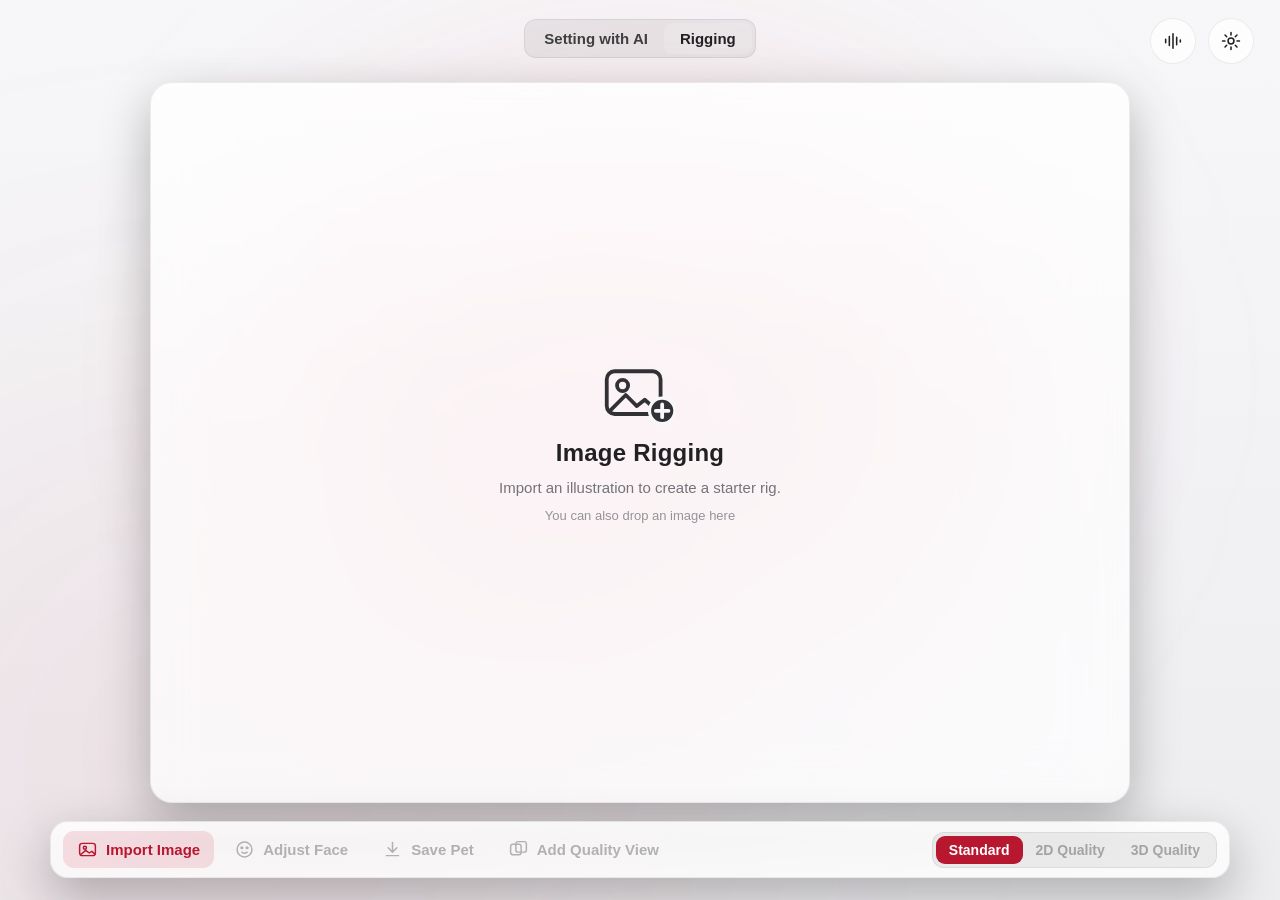
==== CastorDesktop/Sources/CastorPet/UI/index.html @ 2fb33d51 "Add the Mac-style creation window UI for Windows (WebView2 host, not yet wired) The page and native " ====
<!doctype html>
<html lang="ja">
<head>
<meta charset="utf-8">
<meta name="viewport" content="width=device-width, initial-scale=1">
<title>Castor</title>
<link rel="stylesheet" href="app.css">
</head>
<body>
<div class="glow glow-a"></div>
<div class="glow glow-b"></div>

<header class="top">
  <div class="segmented" id="modeSwitch" role="tablist">
    <button role="tab" data-mode="ai" data-t="Setting with AI">AIで設定</button>
    <button role="tab" data-mode="rig" class="on" data-t="Rigging">リギング</button>
  </div>
  <div class="round-buttons">
    <button class="round" id="voiceButton" data-title="Voice" title="声">
      <svg viewBox="0 0 24 24"><path d="M4 10v4M8 7v10M12 4v16M16 8v8M20 11v2" /></svg>
    </button>
    <button class="round" id="settingsButton" data-title="Settings" title="設定">
      <svg viewBox="0 0 24 24"><circle cx="12" cy="12" r="3.2"/><path d="M12 2.8v2.6M12 18.6v2.6M21.2 12h-2.6M5.4 12H2.8M18.5 5.5l-1.8 1.8M7.3 16.7l-1.8 1.8M18.5 18.5l-1.8-1.8M7.3 7.3 5.5 5.5"/></svg>
    </button>
  </div>
</header>

<main class="stage">
  <section class="canvas glass" id="canvas">
    <div class="empty" id="emptyState">
      <svg class="empty-icon" viewBox="0 0 48 40"><rect x="3" y="5" width="34" height="27" rx="5"/><circle cx="13" cy="14" r="3.5"/><path d="M5 30l10-10 7 7 5-4 8 7"/><circle cx="38" cy="30" r="8" class="plus-bg"/><path d="M38 26v8M34 30h8" class="plus"/></svg>
      <h1 data-t="Image Rigging">画像からペットを作成</h1>
      <p data-t="Import an illustration to create a starter rig.">イラストを読み込んで基本リグを作成してください。</p>
      <p class="hint" data-t="drop.hint">ここに画像をドラッグしても読み込めます</p>
    </div>

    <div class="review hidden" id="reviewState">
      <div class="figure" id="figure">
        <img id="preview" alt="">
        <div id="markers"></div>
      </div>
      <aside class="side">
        <div class="chip" id="estimatorChip"></div>
        <p class="side-title" data-t="Check the face markers before rigging.">リギングの前に顔マーカーを確認してください。</p>
        <ul class="legend" id="legend"></ul>
        <ul class="warnings" id="warnings"></ul>
      </aside>
    </div>

    <div class="busy hidden" id="busy">
      <div class="spinner"></div>
      <p id="busyText"></p>
      <button class="ghost" id="cancelButton" data-t="Cancel">キャンセル</button>
    </div>

    <div class="drop-overlay hidden" id="dropOverlay"><span data-t="drop.release">ここで離すと読み込みます</span></div>
  </section>

  <nav class="toolbar glass">
    <div class="tools">
      <button class="tool accent" id="importButton">
        <svg viewBox="0 0 24 24"><rect x="3" y="5" width="18" height="14" rx="3"/><circle cx="9" cy="10" r="1.8"/><path d="M4 18l6-5 4 3 3-2 3 3"/></svg>
        <span data-t="Import Image">画像を読み込む</span>
      </button>
      <button class="tool" id="adjustButton" disabled>
        <svg viewBox="0 0 24 24"><circle cx="12" cy="12" r="8.5"/><circle cx="9" cy="10" r="1"/><circle cx="15" cy="10" r="1"/><path d="M9 15c1.7 1.4 4.3 1.4 6 0"/></svg>
        <span data-t="Adjust Face">顔を調整</span>
      </button>
      <button class="tool" id="saveButton" disabled>
        <svg viewBox="0 0 24 24"><path d="M12 4v11M7 10l5 5 5-5"/><path d="M5 19h14"/></svg>
        <span data-t="Save Pet">ペットを保存</span>
      </button>
      <button class="tool" disabled title="">
        <svg viewBox="0 0 24 24"><rect x="3" y="6" width="12" height="12" rx="2.5"/><rect x="9" y="3" width="12" height="12" rx="2.5"/></svg>
        <span data-t="Add Quality View">Quality用の画像を追加</span>
      </button>
    </div>
    <div class="segmented small" id="kindSwitch">
      <button class="on" data-kind="standard">Standard</button>
      <button data-kind="quality2d" disabled>2D Quality</button>
      <button data-kind="quality3d" disabled>3D Quality</button>
    </div>
  </nav>
</main>

<div class="toast hidden" id="toast"></div>

<script src="app.js"></script>
</body>
</html>
---- CastorDesktop/Sources/CastorPet/UI/app.css ----
/* Castor for Windows: the Mac app's look (CastorDesign / CastorGlassSurface)
   rebuilt for WebView2. Dark is the default like the Mac window; light follows
   the system setting. */
:root {
  --bg-1: #0f0f13;
  --bg-2: #0b0b0e;
  --text: #f7f5f5;
  --sub: #9e9ea8;
  --panel: rgba(26, 26, 31, 0.72);
  --panel-border: rgba(255, 255, 255, 0.13);
  --track: rgba(255, 255, 255, 0.10);
  --accent: #ed5466;
  --accent-strong: #cc2940;
  --glow: rgba(204, 41, 64, 0.22);
  --glow-2: rgba(204, 41, 64, 0.12);
  --sheen: rgba(255, 255, 255, 0.045);
  --head: #35c6f2;
  --eye-left: #34c759;
  --eye-right: #2f8cff;
  --mouth: #ff375f;
  color-scheme: dark;
}
@media (prefers-color-scheme: light) {
  :root {
    --bg-1: #f7f7f9;
    --bg-2: #ededf0;
    --text: #212124;
    --sub: #73737a;
    --panel: rgba(255, 255, 255, 0.72);
    --panel-border: rgba(0, 0, 0, 0.07);
    --track: rgba(0, 0, 0, 0.06);
    --accent: #b81730;
    --accent-strong: #b81730;
    --glow: rgba(204, 41, 64, 0.13);
    --glow-2: rgba(204, 41, 64, 0.07);
    --sheen: rgba(255, 255, 255, 0.40);
    color-scheme: light;
  }
}

* { box-sizing: border-box; margin: 0; padding: 0; }
html, body { height: 100%; overflow: hidden; }
body {
  font-family: "Yu Gothic UI", "Meiryo UI", "Hiragino Sans", "Segoe UI Variable Text", "Segoe UI", sans-serif;
  font-feature-settings: "palt";
  color: var(--text);
  background: linear-gradient(180deg, var(--bg-1), var(--bg-2));
  user-select: none;
  -webkit-font-smoothing: antialiased;
}
:lang(en) body, body:lang(en) { font-family: "Segoe UI Variable Text", "Segoe UI", -apple-system, "Yu Gothic UI", sans-serif; }

.glow { position: fixed; border-radius: 50%; pointer-events: none; z-index: 0; }
.glow-a { width: 760px; height: 560px; left: 50%; top: 42%; transform: translate(-50%, -50%); background: var(--glow); filter: blur(130px); }
.glow-b { width: 900px; height: 700px; left: 18%; top: 85%; transform: translate(-50%, -50%); background: var(--glow-2); filter: blur(180px); }

.glass {
  background: linear-gradient(180deg, var(--sheen), transparent 40%), var(--panel);
  border: 1px solid var(--panel-border);
  backdrop-filter: blur(24px) saturate(1.2);
  box-shadow: 0 18px 50px rgba(0, 0, 0, 0.28);
}

/* Top bar */
.top { position: relative; z-index: 2; height: 76px; display: flex; align-items: center; justify-content: center; }
.round-buttons { position: absolute; right: 26px; top: 18px; display: flex; gap: 12px; }
.round {
  width: 46px; height: 46px; border-radius: 50%; border: 1px solid var(--panel-border);
  background: var(--panel); color: var(--text); display: grid; place-items: center; cursor: pointer;
}
.round svg { width: 22px; height: 22px; fill: none; stroke: currentColor; stroke-width: 1.7; stroke-linecap: round; }
.round:hover { border-color: var(--accent); }

.segmented {
  display: inline-flex; padding: 3px; border-radius: 12px; background: var(--track);
  border: 1px solid var(--panel-border);
}
.segmented button {
  border: 0; background: transparent; color: var(--text); font: inherit; font-size: 15px; font-weight: 600;
  padding: 7px 16px; border-radius: 9px; cursor: pointer; opacity: 0.85;
}
.segmented button.on { background: rgba(255, 255, 255, 0.14); opacity: 1; }
.segmented button:disabled { opacity: 0.35; cursor: default; }
.segmented.small button { font-size: 14px; padding: 6px 13px; }
.segmented.small button.on { background: var(--accent-strong); color: #fff; }

/* Stage */
.stage { position: relative; z-index: 1; height: calc(100% - 76px); display: flex; flex-direction: column; align-items: center; padding: 6px 26px 22px; gap: 18px; }
.canvas { position: relative; flex: 1; width: min(100%, 980px); border-radius: 22px; overflow: hidden; }

.empty { position: absolute; inset: 0; display: flex; flex-direction: column; align-items: center; justify-content: center; gap: 12px; cursor: pointer; text-align: center; padding: 24px; }
.empty-icon { width: 76px; height: 64px; fill: none; stroke: var(--text); stroke-width: 2.4; stroke-linejoin: round; stroke-linecap: round; opacity: 0.92; }
.empty-icon .plus-bg { fill: var(--text); stroke: var(--bg-1); stroke-width: 2; }
.empty-icon .plus { stroke: var(--bg-1); stroke-width: 2.4; }
.empty h1 { font-size: 24px; font-weight: 700; letter-spacing: 0.01em; }
.empty p { color: var(--sub); font-size: 15px; }
.empty .hint { font-size: 13px; opacity: 0.75; }

.review { position: absolute; inset: 0; display: flex; gap: 18px; padding: 20px; }
.figure { position: relative; flex: 1; display: grid; place-items: center; min-width: 0;
  background-image: linear-gradient(45deg, rgba(128,128,128,.12) 25%, transparent 25%), linear-gradient(-45deg, rgba(128,128,128,.12) 25%, transparent 25%),
    linear-gradient(45deg, transparent 75%, rgba(128,128,128,.12) 75%), linear-gradient(-45deg, transparent 75%, rgba(128,128,128,.12) 75%);
  background-size: 22px 22px; background-position: 0 0, 0 11px, 11px -11px, -11px 0; border-radius: 14px; overflow: hidden; }
.figure img { max-width: 100%; max-height: 100%; display: block; pointer-events: none; }
#markers { position: absolute; }
.marker { position: absolute; border: 3px solid var(--c); border-radius: 9px; background: color-mix(in srgb, var(--c) 12%, transparent); cursor: move; }
.marker .tag { position: absolute; left: -3px; top: -27px; background: var(--c); color: #fff; font-size: 12px; font-weight: 700; padding: 2px 8px; border-radius: 7px; white-space: nowrap; pointer-events: none; }
.marker .handle { position: absolute; right: -7px; bottom: -7px; width: 14px; height: 14px; border-radius: 50%; background: var(--c); border: 2px solid #fff; cursor: nwse-resize; }
.marker.mouth .tag { top: auto; bottom: -27px; }

.side { width: 250px; display: flex; flex-direction: column; gap: 12px; }
.chip { align-self: flex-start; font-size: 12px; font-weight: 700; padding: 4px 10px; border-radius: 999px; background: var(--track); color: var(--sub); }
.chip.model { background: color-mix(in srgb, var(--accent) 22%, transparent); color: var(--text); }
.side-title { font-size: 14px; font-weight: 700; line-height: 1.5; }
.legend { list-style: none; display: grid; gap: 7px; }
.legend li { display: flex; align-items: center; gap: 8px; font-size: 13px; color: var(--sub); }
.legend li i { width: 12px; height: 12px; border-radius: 4px; background: var(--c); }
.warnings { list-style: none; display: grid; gap: 8px; margin-top: auto; }
.warnings li { font-size: 12px; line-height: 1.5; color: var(--sub); padding: 8px 10px; border-radius: 10px; background: var(--track); }

.busy { position: absolute; inset: 0; display: flex; flex-direction: column; align-items: center; justify-content: center; gap: 16px; background: color-mix(in srgb, var(--bg-1) 60%, transparent); backdrop-filter: blur(6px); }
.spinner { width: 38px; height: 38px; border-radius: 50%; border: 4px solid var(--track); border-top-color: var(--accent); animation: spin 0.9s linear infinite; }
@keyframes spin { to { transform: rotate(360deg); } }
.busy p { font-size: 15px; font-weight: 600; }
.ghost { font: inherit; font-size: 14px; color: var(--text); background: var(--track); border: 1px solid var(--panel-border); border-radius: 10px; padding: 6px 16px; cursor: pointer; }

.drop-overlay { position: absolute; inset: 10px; border: 3px dashed var(--accent); border-radius: 18px; display: grid; place-items: center; background: color-mix(in srgb, var(--accent) 10%, transparent); font-size: 18px; font-weight: 700; pointer-events: none; }

/* Toolbar */
.toolbar { width: min(100%, 1180px); border-radius: 18px; padding: 9px 12px; display: flex; align-items: center; justify-content: space-between; gap: 12px; }
.tools { display: flex; gap: 6px; flex-wrap: wrap; }
.tool {
  display: inline-flex; align-items: center; gap: 8px; border: 0; background: transparent; color: var(--text);
  font: inherit; font-size: 15px; font-weight: 600; padding: 8px 14px; border-radius: 11px; cursor: pointer;
}
.tool svg { width: 21px; height: 21px; fill: none; stroke: currentColor; stroke-width: 1.7; stroke-linecap: round; stroke-linejoin: round; }
.tool:hover:not(:disabled) { background: var(--track); }
.tool:disabled { opacity: 0.32; cursor: default; }
.tool.accent { color: var(--accent); background: color-mix(in srgb, var(--accent) 12%, transparent); }
.tool.primary { color: #fff; background: var(--accent-strong); }

.toast { position: fixed; left: 50%; bottom: 112px; transform: translateX(-50%); z-index: 5; padding: 10px 18px; border-radius: 12px; background: var(--panel); border: 1px solid var(--panel-border); backdrop-filter: blur(20px); font-size: 14px; font-weight: 600; box-shadow: 0 10px 30px rgba(0,0,0,.3); }
.toast.error { border-color: var(--accent); }
.hidden { display: none !important; }
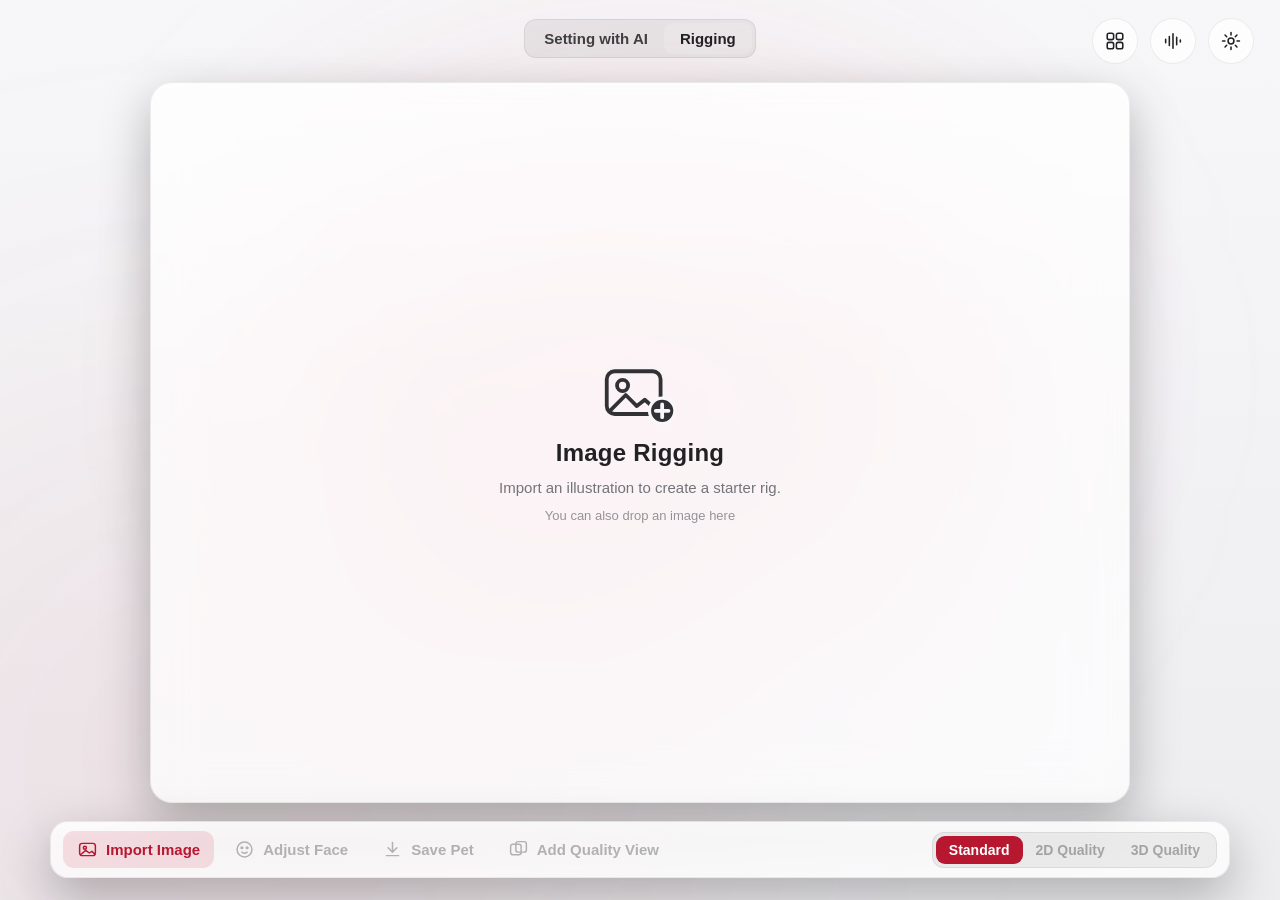
==== commit 6d962f51: "Add My Pets to the Windows creation window Saved pets appear newest first with a picture of each (dr" ====
--- a/CastorDesktop/Sources/CastorPet/UI/index.html
+++ b/CastorDesktop/Sources/CastorPet/UI/index.html
@@ -16,6 +16,9 @@
     <button role="tab" data-mode="rig" class="on" data-t="Rigging">リギング</button>
   </div>
   <div class="round-buttons">
+    <button class="round" id="libraryButton" data-title="My Pets" title="ペット一覧">
+      <svg viewBox="0 0 24 24"><rect x="3.5" y="3.5" width="7" height="7" rx="2"/><rect x="13.5" y="3.5" width="7" height="7" rx="2"/><rect x="3.5" y="13.5" width="7" height="7" rx="2"/><rect x="13.5" y="13.5" width="7" height="7" rx="2"/></svg>
+    </button>
     <button class="round" id="voiceButton" data-title="Voice" title="声">
       <svg viewBox="0 0 24 24"><path d="M4 10v4M8 7v10M12 4v16M16 8v8M20 11v2" /></svg>
     </button>
@@ -45,6 +48,16 @@
         <ul class="legend" id="legend"></ul>
         <ul class="warnings" id="warnings"></ul>
       </aside>
+    </div>
+
+    <div class="library hidden" id="libraryState">
+      <div class="library-head">
+        <h2 data-t="My Pets">ペット一覧</h2>
+        <button class="tool accent" id="newPetButton"><span data-t="library.new">＋ 新しく作る</span></button>
+      </div>
+      <div class="pet-grid" id="petGrid"></div>
+      <p class="library-empty hidden" id="libraryEmpty" data-t="library.empty">まだペットがありません。画像を読み込んで作ってみましょう。</p>
+      <p class="hint" data-t="library.hint">選ぶとデスクトップのペットが入れ替わります。削除したペットはごみ箱に移ります。</p>
     </div>
 
     <div class="busy hidden" id="busy">
@@ -83,6 +96,16 @@
   </nav>
 </main>
 
+<div class="modal hidden" id="confirmDelete">
+  <div class="modal-box glass">
+    <h3 data-t="library.deleteTitle">このペットを削除しますか？</h3>
+    <p data-t="library.deleteText">ペットのファイルをごみ箱に移します。ごみ箱から元に戻せます。</p>
+    <div class="modal-row">
+      <button class="ghost" id="deleteNo" data-t="Cancel">キャンセル</button>
+      <button class="ghost danger" id="deleteYes" data-t="library.delete">削除する</button>
+    </div>
+  </div>
+</div>
 <div class="toast hidden" id="toast"></div>
 
 <script src="app.js"></script>
--- a/CastorDesktop/Sources/CastorPet/UI/app.css
+++ b/CastorDesktop/Sources/CastorPet/UI/app.css
@@ -139,6 +139,37 @@
 .tool.accent { color: var(--accent); background: color-mix(in srgb, var(--accent) 12%, transparent); }
 .tool.primary { color: #fff; background: var(--accent-strong); }
 
+/* My Pets */
+.library { position: absolute; inset: 0; display: flex; flex-direction: column; gap: 14px; padding: 22px 24px; overflow: auto; }
+.library-head { display: flex; align-items: center; justify-content: space-between; gap: 12px; }
+.library-head h2 { font-size: 22px; font-weight: 700; }
+.pet-grid { display: grid; grid-template-columns: repeat(auto-fill, minmax(150px, 1fr)); gap: 14px; }
+.pet-card { position: relative; display: grid; gap: 8px; padding: 10px; border-radius: 16px; cursor: pointer; text-align: left;
+  border: 1px solid var(--panel-border); background: var(--track); color: var(--text); font: inherit; }
+.pet-card:hover { border-color: var(--accent); }
+.pet-card.selected { border-color: var(--accent); box-shadow: 0 0 0 1px var(--accent) inset; }
+.pet-thumb { aspect-ratio: 208 / 272; border-radius: 10px; display: grid; place-items: center; overflow: hidden;
+  background-image: linear-gradient(45deg, rgba(128,128,128,.12) 25%, transparent 25%), linear-gradient(-45deg, rgba(128,128,128,.12) 25%, transparent 25%),
+    linear-gradient(45deg, transparent 75%, rgba(128,128,128,.12) 75%), linear-gradient(-45deg, transparent 75%, rgba(128,128,128,.12) 75%);
+  background-size: 16px 16px; background-position: 0 0, 0 8px, 8px -8px, -8px 0; }
+.pet-thumb img { width: 100%; height: 100%; object-fit: contain; }
+.pet-thumb .loading { width: 22px; height: 22px; border-radius: 50%; border: 3px solid var(--track); border-top-color: var(--accent); animation: spin 0.9s linear infinite; }
+.pet-meta { display: flex; align-items: center; justify-content: space-between; gap: 6px; font-size: 12.5px; color: var(--sub); }
+.pet-badge { font-size: 11px; font-weight: 700; padding: 2px 8px; border-radius: 999px; background: var(--accent-strong); color: #fff; }
+.pet-delete { position: absolute; top: 14px; right: 14px; width: 28px; height: 28px; border-radius: 50%; border: 0; cursor: pointer;
+  display: none; place-items: center; background: rgba(0,0,0,.55); color: #fff; }
+.pet-delete svg { width: 15px; height: 15px; fill: none; stroke: currentColor; stroke-width: 1.8; stroke-linecap: round; }
+.pet-card:hover .pet-delete, .pet-delete:focus-visible { display: grid; }
+.pet-card.selected .pet-delete { display: none; }
+.library-empty { color: var(--sub); font-size: 14px; padding: 30px 0; text-align: center; }
+.library .hint { color: var(--sub); font-size: 12.5px; margin-top: auto; }
+.modal { position: fixed; inset: 0; z-index: 6; display: grid; place-items: center; background: rgba(0,0,0,.45); }
+.modal-box { width: min(420px, 90vw); border-radius: 16px; padding: 22px; display: grid; gap: 12px; }
+.modal-box h3 { font-size: 17px; }
+.modal-box p { font-size: 13.5px; color: var(--sub); line-height: 1.6; }
+.modal-row { display: flex; justify-content: flex-end; gap: 10px; }
+.ghost.danger { color: #fff; background: var(--accent-strong); border-color: transparent; }
+
 .toast { position: fixed; left: 50%; bottom: 112px; transform: translateX(-50%); z-index: 5; padding: 10px 18px; border-radius: 12px; background: var(--panel); border: 1px solid var(--panel-border); backdrop-filter: blur(20px); font-size: 14px; font-weight: 600; box-shadow: 0 10px 30px rgba(0,0,0,.3); }
 .toast.error { border-color: var(--accent); }
 .hidden { display: none !important; }
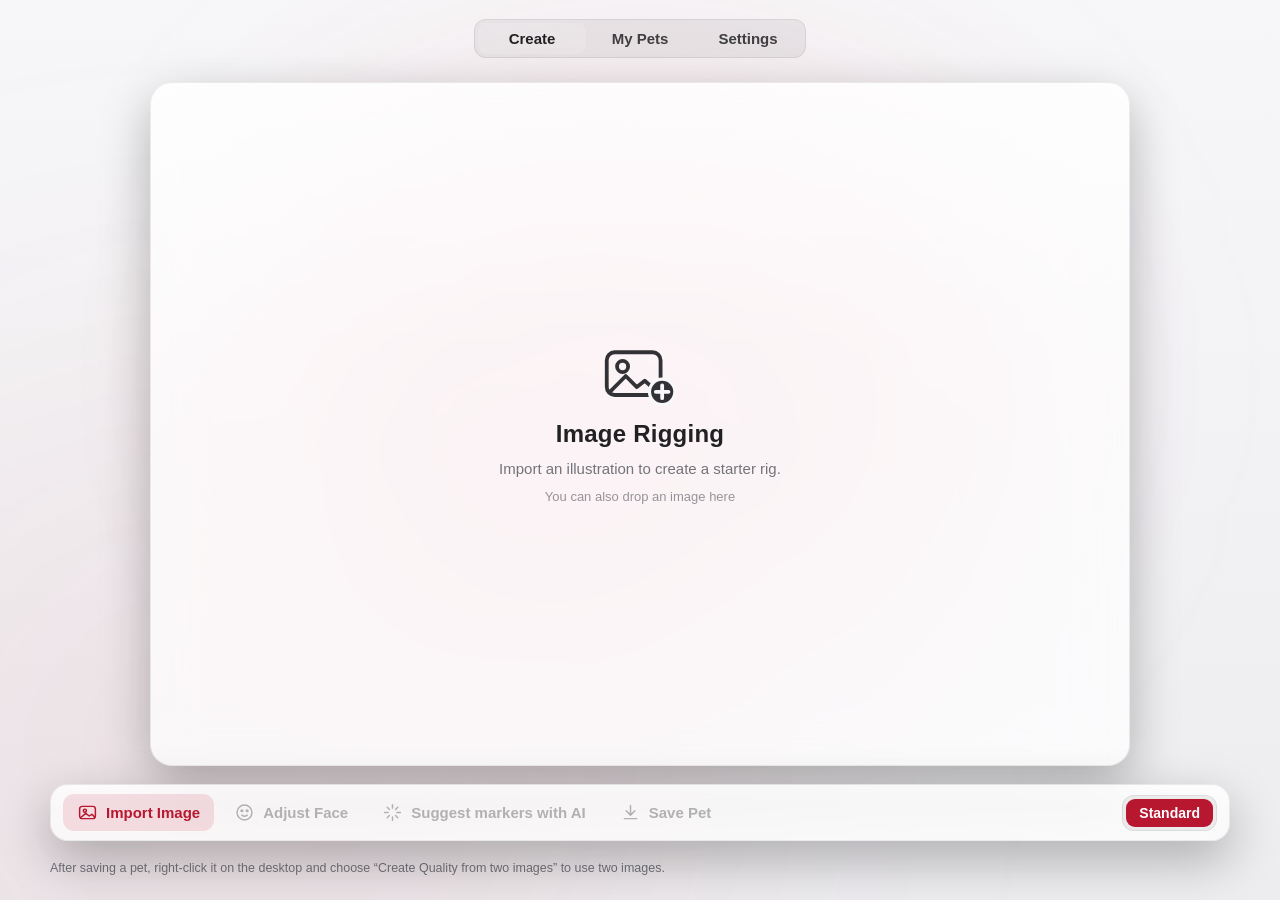
==== commit 5685390e: "Fix Windows library editing and deletion controls" ====
--- a/CastorDesktop/Sources/CastorPet/UI/index.html
+++ b/CastorDesktop/Sources/CastorPet/UI/index.html
@@ -11,21 +11,11 @@
 <div class="glow glow-b"></div>
 
 <header class="top">
-  <div class="segmented" id="modeSwitch" role="tablist">
-    <button role="tab" data-mode="ai" data-t="Setting with AI">AIで設定</button>
-    <button role="tab" data-mode="rig" class="on" data-t="Rigging">リギング</button>
-  </div>
-  <div class="round-buttons">
-    <button class="round" id="libraryButton" data-title="My Pets" title="ペット一覧">
-      <svg viewBox="0 0 24 24"><rect x="3.5" y="3.5" width="7" height="7" rx="2"/><rect x="13.5" y="3.5" width="7" height="7" rx="2"/><rect x="3.5" y="13.5" width="7" height="7" rx="2"/><rect x="13.5" y="13.5" width="7" height="7" rx="2"/></svg>
-    </button>
-    <button class="round" id="voiceButton" data-title="Voice" title="声">
-      <svg viewBox="0 0 24 24"><path d="M4 10v4M8 7v10M12 4v16M16 8v8M20 11v2" /></svg>
-    </button>
-    <button class="round" id="settingsButton" data-title="Settings" title="設定">
-      <svg viewBox="0 0 24 24"><circle cx="12" cy="12" r="3.2"/><path d="M12 2.8v2.6M12 18.6v2.6M21.2 12h-2.6M5.4 12H2.8M18.5 5.5l-1.8 1.8M7.3 16.7l-1.8 1.8M18.5 18.5l-1.8-1.8M7.3 7.3 5.5 5.5"/></svg>
-    </button>
-  </div>
+  <nav class="segmented tabs" id="tabs" role="tablist">
+    <button role="tab" data-view="create" class="on" data-t="tab.create">作成</button>
+    <button role="tab" data-view="library" data-t="My Pets">ペット一覧</button>
+    <button role="tab" data-view="settings" data-t="Settings">設定</button>
+  </nav>
 </header>
 
 <main class="stage">
@@ -60,6 +50,23 @@
       <p class="hint" data-t="library.hint">選ぶとデスクトップのペットが入れ替わります。削除したペットはごみ箱に移ります。</p>
     </div>
 
+    <div class="settings hidden" id="settingsState">
+      <nav class="settings-nav" id="settingsNav">
+        <button data-page="general">一般</button>
+        <button data-page="voice">音声</button>
+        <button data-page="ai">AI</button>
+        <button data-page="advanced">詳細</button>
+      </nav>
+      <div class="settings-body">
+        <div class="settings-form" id="settingsForm"></div>
+        <div class="settings-footer">
+          <span class="settings-status" id="settingsStatus"></span>
+          <button class="ghost" id="settingsRevert">元に戻す</button>
+          <button class="ghost danger" id="settingsSave">保存</button>
+        </div>
+      </div>
+    </div>
+
     <div class="busy hidden" id="busy">
       <div class="spinner"></div>
       <p id="busyText"></p>
@@ -79,35 +86,49 @@
         <svg viewBox="0 0 24 24"><circle cx="12" cy="12" r="8.5"/><circle cx="9" cy="10" r="1"/><circle cx="15" cy="10" r="1"/><path d="M9 15c1.7 1.4 4.3 1.4 6 0"/></svg>
         <span data-t="Adjust Face">顔を調整</span>
       </button>
+      <button class="tool" id="aiButton" disabled>
+        <svg viewBox="0 0 24 24"><path d="M12 3v4M12 17v4M3 12h4M17 12h4M6 6l2.5 2.5M15.5 15.5 18 18M18 6l-2.5 2.5M8.5 15.5 6 18"/></svg>
+        <span data-t="ai.suggest">AIで目印を提案</span>
+      </button>
       <button class="tool" id="saveButton" disabled>
         <svg viewBox="0 0 24 24"><path d="M12 4v11M7 10l5 5 5-5"/><path d="M5 19h14"/></svg>
         <span data-t="Save Pet">ペットを保存</span>
       </button>
-      <button class="tool" disabled title="">
-        <svg viewBox="0 0 24 24"><rect x="3" y="6" width="12" height="12" rx="2.5"/><rect x="9" y="3" width="12" height="12" rx="2.5"/></svg>
-        <span data-t="Add Quality View">Quality用の画像を追加</span>
-      </button>
     </div>
     <div class="segmented small" id="kindSwitch">
       <button class="on" data-kind="standard">Standard</button>
-      <button data-kind="quality2d" disabled>2D Quality</button>
-      <button data-kind="quality3d" disabled>3D Quality</button>
     </div>
   </nav>
+  <p class="quality-hint" data-t="quality.hint">ペットを保存したあと、デスクトップのペットを右クリックして「2枚からQualityを作る」を選ぶと、2枚の画像から作成できます。</p>
 </main>
 
-<div class="modal hidden" id="confirmDelete">
+<dialog class="modal" id="confirmDelete" aria-labelledby="deleteTitle" aria-describedby="deleteDate deleteText">
   <div class="modal-box glass">
-    <h3 data-t="library.deleteTitle">このペットを削除しますか？</h3>
-    <p data-t="library.deleteText">ペットのファイルをごみ箱に移します。ごみ箱から元に戻せます。</p>
+    <h3 id="deleteTitle" data-t="library.deleteTitle">このペットを削除しますか？</h3>
+    <div class="delete-summary">
+      <img id="deletePreview" class="hidden" alt="">
+      <time id="deleteDate"></time>
+    </div>
+    <p id="deleteText" data-t="library.deleteText">ペットのファイルをごみ箱に移します。ごみ箱から元に戻せます。</p>
     <div class="modal-row">
       <button class="ghost" id="deleteNo" data-t="Cancel">キャンセル</button>
       <button class="ghost danger" id="deleteYes" data-t="library.delete">削除する</button>
     </div>
   </div>
-</div>
+</dialog>
+<dialog class="modal" id="renameDialog" aria-labelledby="renameTitle">
+  <div class="modal-box glass">
+    <h3 id="renameTitle" data-t="library.renameTitle">ペットの名前</h3>
+    <input class="text-input" id="renameInput" maxlength="40" autocomplete="off">
+    <div class="modal-row">
+      <button class="ghost" id="renameNo" data-t="Cancel">キャンセル</button>
+      <button class="ghost danger" id="renameYes" data-t="library.renameSave">保存</button>
+    </div>
+  </div>
+</dialog>
 <div class="toast hidden" id="toast"></div>
 
 <script src="app.js"></script>
+<script src="settings.js"></script>
 </body>
 </html>
--- a/CastorDesktop/Sources/CastorPet/UI/app.css
+++ b/CastorDesktop/Sources/CastorPet/UI/app.css
@@ -97,7 +97,9 @@
 .empty .hint { font-size: 13px; opacity: 0.75; }
 
 .review { position: absolute; inset: 0; display: flex; gap: 18px; padding: 20px; }
-.figure { position: relative; flex: 1; display: grid; place-items: center; min-width: 0;
+/* A flex box with a definite height, so the image's max-height (and with it a
+   tall illustration) is limited to the frame instead of overflowing it. */
+.figure { position: relative; flex: 1; display: flex; align-items: center; justify-content: center; min-width: 0; min-height: 0;
   background-image: linear-gradient(45deg, rgba(128,128,128,.12) 25%, transparent 25%), linear-gradient(-45deg, rgba(128,128,128,.12) 25%, transparent 25%),
     linear-gradient(45deg, transparent 75%, rgba(128,128,128,.12) 75%), linear-gradient(-45deg, transparent 75%, rgba(128,128,128,.12) 75%);
   background-size: 22px 22px; background-position: 0 0, 0 11px, 11px -11px, -11px 0; border-radius: 14px; overflow: hidden; }
@@ -138,6 +140,7 @@
 .tool:disabled { opacity: 0.32; cursor: default; }
 .tool.accent { color: var(--accent); background: color-mix(in srgb, var(--accent) 12%, transparent); }
 .tool.primary { color: #fff; background: var(--accent-strong); }
+.quality-hint { width: min(100%, 1180px); flex-shrink: 0; color: var(--sub); font-size: 12.5px; line-height: 1.5; }
 
 /* My Pets */
 .library { position: absolute; inset: 0; display: flex; flex-direction: column; gap: 14px; padding: 22px 24px; overflow: auto; }
@@ -154,21 +157,67 @@
   background-size: 16px 16px; background-position: 0 0, 0 8px, 8px -8px, -8px 0; }
 .pet-thumb img { width: 100%; height: 100%; object-fit: contain; }
 .pet-thumb .loading { width: 22px; height: 22px; border-radius: 50%; border: 3px solid var(--track); border-top-color: var(--accent); animation: spin 0.9s linear infinite; }
+.pet-title { display: flex; align-items: center; gap: 6px; min-width: 0; }
+.pet-name { flex: 1; min-width: 0; font-size: 14px; font-weight: 700; white-space: nowrap; overflow: hidden; text-overflow: ellipsis; }
+.pet-name.unnamed { color: var(--sub); font-weight: 600; }
+.pet-rename { flex: none; width: 26px; height: 26px; border-radius: 8px; border: 0; cursor: pointer; display: grid; place-items: center;
+  background: transparent; color: var(--sub); }
+.pet-rename:hover, .pet-rename:focus-visible { background: var(--track); color: var(--text); }
+.pet-rename svg { width: 15px; height: 15px; fill: none; stroke: currentColor; stroke-width: 1.7; stroke-linejoin: round; }
+.text-input { font: inherit; font-size: 15px; color: var(--text); background: var(--track); border: 1px solid var(--panel-border);
+  border-radius: 10px; padding: 9px 12px; outline: none; }
+.text-input:focus { border-color: var(--accent); }
 .pet-meta { display: flex; align-items: center; justify-content: space-between; gap: 6px; font-size: 12.5px; color: var(--sub); }
 .pet-badge { font-size: 11px; font-weight: 700; padding: 2px 8px; border-radius: 999px; background: var(--accent-strong); color: #fff; }
 .pet-delete { position: absolute; top: 14px; right: 14px; width: 28px; height: 28px; border-radius: 50%; border: 0; cursor: pointer;
-  display: none; place-items: center; background: rgba(0,0,0,.55); color: #fff; }
+  display: grid; place-items: center; background: rgba(0,0,0,.55); color: #fff; }
 .pet-delete svg { width: 15px; height: 15px; fill: none; stroke: currentColor; stroke-width: 1.8; stroke-linecap: round; }
-.pet-card:hover .pet-delete, .pet-delete:focus-visible { display: grid; }
+.pet-delete:focus-visible { outline: 3px solid var(--accent); outline-offset: 3px; }
 .pet-card.selected .pet-delete { display: none; }
 .library-empty { color: var(--sub); font-size: 14px; padding: 30px 0; text-align: center; }
 .library .hint { color: var(--sub); font-size: 12.5px; margin-top: auto; }
-.modal { position: fixed; inset: 0; z-index: 6; display: grid; place-items: center; background: rgba(0,0,0,.45); }
-.modal-box { width: min(420px, 90vw); border-radius: 16px; padding: 22px; display: grid; gap: 12px; }
+.modal { padding: 0; border: 0; max-width: calc(100vw - 32px); max-height: calc(100vh - 32px); border-radius: 16px; background: transparent; color: var(--text); }
+.modal::backdrop { background: rgba(0,0,0,.45); }
+.modal-box { width: min(420px, calc(100vw - 32px)); border-radius: 16px; padding: 22px; display: grid; gap: 12px; }
 .modal-box h3 { font-size: 17px; }
 .modal-box p { font-size: 13.5px; color: var(--sub); line-height: 1.6; }
+.delete-summary { display: flex; align-items: center; gap: 16px; font-size: 14px; }
+.delete-summary img { width: 76px; height: 96px; object-fit: contain; border-radius: 10px; background: var(--track); }
 .modal-row { display: flex; justify-content: flex-end; gap: 10px; }
 .ghost.danger { color: #fff; background: var(--accent-strong); border-color: transparent; }
+
+/* Tabs and settings */
+.segmented.tabs button { min-width: 108px; }
+.settings { position: absolute; inset: 0; display: flex; gap: 0; }
+.settings-nav { width: 168px; flex: none; display: flex; flex-direction: column; gap: 4px; padding: 20px 12px; border-right: 1px solid var(--panel-border); }
+.settings-nav button { text-align: left; border: 0; background: transparent; color: var(--text); font: inherit; font-size: 15px; font-weight: 600;
+  padding: 9px 14px; border-radius: 10px; cursor: pointer; opacity: 0.8; }
+.settings-nav button:hover { background: var(--track); opacity: 1; }
+.settings-nav button.on { background: var(--track); opacity: 1; box-shadow: inset 3px 0 0 var(--accent); }
+.settings-body { flex: 1; min-width: 0; display: flex; flex-direction: column; }
+.settings-form { flex: 1; overflow: auto; padding: 22px 26px; display: grid; gap: 4px; align-content: start; }
+.settings-row { display: grid; grid-template-columns: minmax(180px, 1fr) minmax(220px, 1.4fr); align-items: center; gap: 16px; padding: 10px 0; border-bottom: 1px solid var(--panel-border); }
+.settings-row label { font-size: 14px; }
+.settings-row.toggle-row { grid-template-columns: 1fr auto; }
+.settings-heading { font-size: 13px; font-weight: 800; color: var(--sub); margin-top: 18px; }
+.settings-note { font-size: 13px; color: var(--sub); line-height: 1.6; padding: 4px 0 8px; }
+.settings-actions { display: flex; flex-wrap: wrap; gap: 8px; padding: 10px 0; }
+.field { font: inherit; font-size: 14px; color: var(--text); background: var(--track); border: 1px solid var(--panel-border); border-radius: 9px; padding: 7px 10px; width: 100%; }
+.field:focus { outline: none; border-color: var(--accent); }
+select.field option { background: var(--bg-1); color: var(--text); }
+textarea.field { resize: vertical; line-height: 1.5; }
+.field-row { display: flex; gap: 8px; }
+.field-row .field { flex: 1; min-width: 0; }
+.switch { position: relative; width: 44px; height: 26px; flex: none; }
+.switch input { position: absolute; opacity: 0; width: 100%; height: 100%; margin: 0; cursor: pointer; }
+.switch span { position: absolute; inset: 0; border-radius: 999px; background: var(--track); border: 1px solid var(--panel-border); transition: background .2s; pointer-events: none; }
+.switch span::after { content: ""; position: absolute; top: 3px; left: 3px; width: 18px; height: 18px; border-radius: 50%; background: #fff; transition: transform .2s; }
+.switch input:checked + span { background: var(--accent-strong); border-color: transparent; }
+.switch input:checked + span::after { transform: translateX(18px); }
+.switch input:focus-visible + span { outline: 2px solid var(--accent); outline-offset: 2px; }
+.settings-footer { display: flex; align-items: center; justify-content: flex-end; gap: 10px; padding: 12px 26px; border-top: 1px solid var(--panel-border); }
+.settings-status { flex: 1; font-size: 13px; color: var(--sub); }
+.ghost:disabled { opacity: .4; cursor: default; }
 
 .toast { position: fixed; left: 50%; bottom: 112px; transform: translateX(-50%); z-index: 5; padding: 10px 18px; border-radius: 12px; background: var(--panel); border: 1px solid var(--panel-border); backdrop-filter: blur(20px); font-size: 14px; font-weight: 600; box-shadow: 0 10px 30px rgba(0,0,0,.3); }
 .toast.error { border-color: var(--accent); }
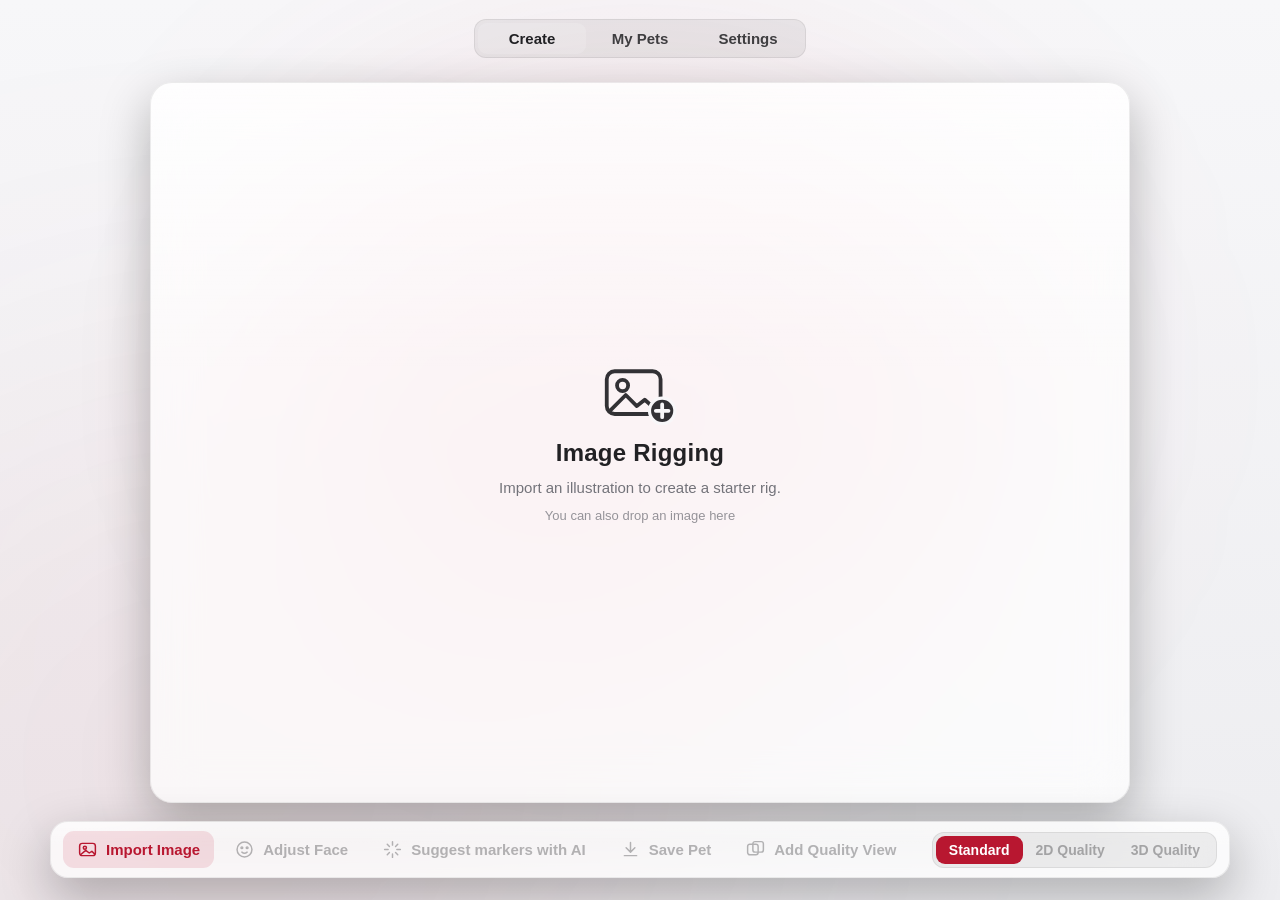
==== commit 34276b4e: "Settings page with General, Voice, AI and Advanced, and labeled tabs The creation window's header be" ====
--- a/CastorDesktop/Sources/CastorPet/UI/index.html
+++ b/CastorDesktop/Sources/CastorPet/UI/index.html
@@ -94,38 +94,39 @@
         <svg viewBox="0 0 24 24"><path d="M12 4v11M7 10l5 5 5-5"/><path d="M5 19h14"/></svg>
         <span data-t="Save Pet">ペットを保存</span>
       </button>
+      <button class="tool" disabled title="">
+        <svg viewBox="0 0 24 24"><rect x="3" y="6" width="12" height="12" rx="2.5"/><rect x="9" y="3" width="12" height="12" rx="2.5"/></svg>
+        <span data-t="Add Quality View">Quality用の画像を追加</span>
+      </button>
     </div>
     <div class="segmented small" id="kindSwitch">
       <button class="on" data-kind="standard">Standard</button>
+      <button data-kind="quality2d" disabled>2D Quality</button>
+      <button data-kind="quality3d" disabled>3D Quality</button>
     </div>
   </nav>
-  <p class="quality-hint" data-t="quality.hint">ペットを保存したあと、デスクトップのペットを右クリックして「2枚からQualityを作る」を選ぶと、2枚の画像から作成できます。</p>
 </main>
 
-<dialog class="modal" id="confirmDelete" aria-labelledby="deleteTitle" aria-describedby="deleteDate deleteText">
+<div class="modal hidden" id="confirmDelete">
   <div class="modal-box glass">
-    <h3 id="deleteTitle" data-t="library.deleteTitle">このペットを削除しますか？</h3>
-    <div class="delete-summary">
-      <img id="deletePreview" class="hidden" alt="">
-      <time id="deleteDate"></time>
-    </div>
-    <p id="deleteText" data-t="library.deleteText">ペットのファイルをごみ箱に移します。ごみ箱から元に戻せます。</p>
+    <h3 data-t="library.deleteTitle">このペットを削除しますか？</h3>
+    <p data-t="library.deleteText">ペットのファイルをごみ箱に移します。ごみ箱から元に戻せます。</p>
     <div class="modal-row">
       <button class="ghost" id="deleteNo" data-t="Cancel">キャンセル</button>
       <button class="ghost danger" id="deleteYes" data-t="library.delete">削除する</button>
     </div>
   </div>
-</dialog>
-<dialog class="modal" id="renameDialog" aria-labelledby="renameTitle">
+</div>
+<div class="modal hidden" id="renameDialog">
   <div class="modal-box glass">
-    <h3 id="renameTitle" data-t="library.renameTitle">ペットの名前</h3>
+    <h3 data-t="library.renameTitle">ペットの名前</h3>
     <input class="text-input" id="renameInput" maxlength="40" autocomplete="off">
     <div class="modal-row">
       <button class="ghost" id="renameNo" data-t="Cancel">キャンセル</button>
       <button class="ghost danger" id="renameYes" data-t="library.renameSave">保存</button>
     </div>
   </div>
-</dialog>
+</div>
 <div class="toast hidden" id="toast"></div>
 
 <script src="app.js"></script>
--- a/CastorDesktop/Sources/CastorPet/UI/app.css
+++ b/CastorDesktop/Sources/CastorPet/UI/app.css
@@ -140,7 +140,6 @@
 .tool:disabled { opacity: 0.32; cursor: default; }
 .tool.accent { color: var(--accent); background: color-mix(in srgb, var(--accent) 12%, transparent); }
 .tool.primary { color: #fff; background: var(--accent-strong); }
-.quality-hint { width: min(100%, 1180px); flex-shrink: 0; color: var(--sub); font-size: 12.5px; line-height: 1.5; }
 
 /* My Pets */
 .library { position: absolute; inset: 0; display: flex; flex-direction: column; gap: 14px; padding: 22px 24px; overflow: auto; }
@@ -170,19 +169,16 @@
 .pet-meta { display: flex; align-items: center; justify-content: space-between; gap: 6px; font-size: 12.5px; color: var(--sub); }
 .pet-badge { font-size: 11px; font-weight: 700; padding: 2px 8px; border-radius: 999px; background: var(--accent-strong); color: #fff; }
 .pet-delete { position: absolute; top: 14px; right: 14px; width: 28px; height: 28px; border-radius: 50%; border: 0; cursor: pointer;
-  display: grid; place-items: center; background: rgba(0,0,0,.55); color: #fff; }
+  display: none; place-items: center; background: rgba(0,0,0,.55); color: #fff; }
 .pet-delete svg { width: 15px; height: 15px; fill: none; stroke: currentColor; stroke-width: 1.8; stroke-linecap: round; }
-.pet-delete:focus-visible { outline: 3px solid var(--accent); outline-offset: 3px; }
+.pet-card:hover .pet-delete, .pet-delete:focus-visible { display: grid; }
 .pet-card.selected .pet-delete { display: none; }
 .library-empty { color: var(--sub); font-size: 14px; padding: 30px 0; text-align: center; }
 .library .hint { color: var(--sub); font-size: 12.5px; margin-top: auto; }
-.modal { padding: 0; border: 0; max-width: calc(100vw - 32px); max-height: calc(100vh - 32px); border-radius: 16px; background: transparent; color: var(--text); }
-.modal::backdrop { background: rgba(0,0,0,.45); }
-.modal-box { width: min(420px, calc(100vw - 32px)); border-radius: 16px; padding: 22px; display: grid; gap: 12px; }
+.modal { position: fixed; inset: 0; z-index: 6; display: grid; place-items: center; background: rgba(0,0,0,.45); }
+.modal-box { width: min(420px, 90vw); border-radius: 16px; padding: 22px; display: grid; gap: 12px; }
 .modal-box h3 { font-size: 17px; }
 .modal-box p { font-size: 13.5px; color: var(--sub); line-height: 1.6; }
-.delete-summary { display: flex; align-items: center; gap: 16px; font-size: 14px; }
-.delete-summary img { width: 76px; height: 96px; object-fit: contain; border-radius: 10px; background: var(--track); }
 .modal-row { display: flex; justify-content: flex-end; gap: 10px; }
 .ghost.danger { color: #fff; background: var(--accent-strong); border-color: transparent; }
 
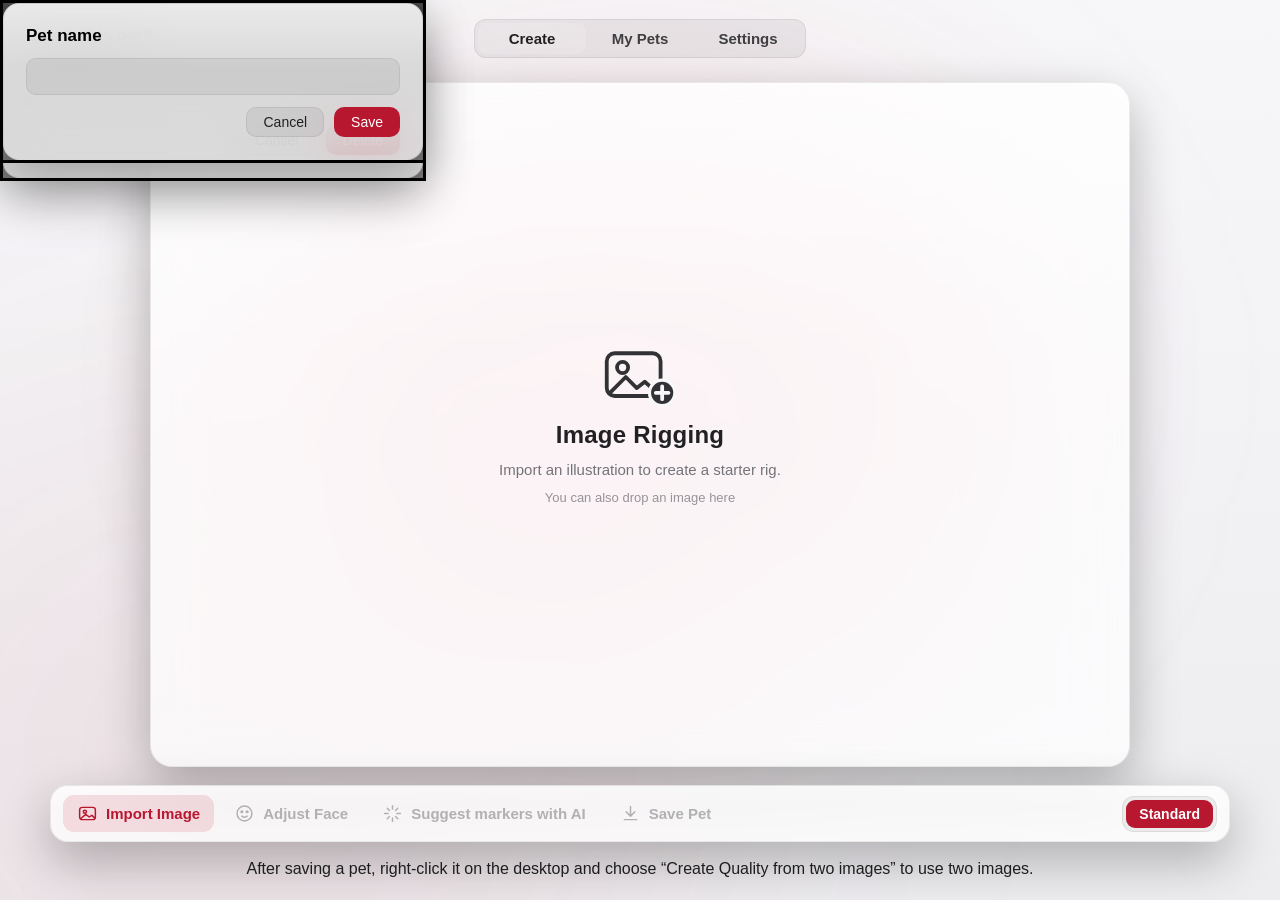
==== commit a2fc8c27: "Keep the creation window to index.html, app.css and app.js Installers since v1.0.0 (b) accept exactl" ====
--- a/CastorDesktop/Sources/CastorPet/UI/index.html
+++ b/CastorDesktop/Sources/CastorPet/UI/index.html
@@ -94,42 +94,40 @@
         <svg viewBox="0 0 24 24"><path d="M12 4v11M7 10l5 5 5-5"/><path d="M5 19h14"/></svg>
         <span data-t="Save Pet">ペットを保存</span>
       </button>
-      <button class="tool" disabled title="">
-        <svg viewBox="0 0 24 24"><rect x="3" y="6" width="12" height="12" rx="2.5"/><rect x="9" y="3" width="12" height="12" rx="2.5"/></svg>
-        <span data-t="Add Quality View">Quality用の画像を追加</span>
-      </button>
     </div>
     <div class="segmented small" id="kindSwitch">
       <button class="on" data-kind="standard">Standard</button>
-      <button data-kind="quality2d" disabled>2D Quality</button>
-      <button data-kind="quality3d" disabled>3D Quality</button>
     </div>
   </nav>
+  <p class="quality-hint" data-t="quality.hint">ペットを保存したあと、デスクトップのペットを右クリックして「2枚からQualityを作る」を選ぶと、2枚の画像から作成できます。</p>
 </main>
 
-<div class="modal hidden" id="confirmDelete">
+<dialog class="modal" id="confirmDelete" aria-labelledby="deleteTitle" aria-describedby="deleteDate deleteText">
   <div class="modal-box glass">
-    <h3 data-t="library.deleteTitle">このペットを削除しますか？</h3>
-    <p data-t="library.deleteText">ペットのファイルをごみ箱に移します。ごみ箱から元に戻せます。</p>
+    <h3 id="deleteTitle" data-t="library.deleteTitle">このペットを削除しますか？</h3>
+    <div class="delete-summary">
+      <img id="deletePreview" class="hidden" alt="">
+      <time id="deleteDate"></time>
+    </div>
+    <p id="deleteText" data-t="library.deleteText">ペットのファイルをごみ箱に移します。ごみ箱から元に戻せます。</p>
     <div class="modal-row">
       <button class="ghost" id="deleteNo" data-t="Cancel">キャンセル</button>
       <button class="ghost danger" id="deleteYes" data-t="library.delete">削除する</button>
     </div>
   </div>
-</div>
-<div class="modal hidden" id="renameDialog">
+</dialog>
+<dialog class="modal" id="renameDialog" aria-labelledby="renameTitle">
   <div class="modal-box glass">
-    <h3 data-t="library.renameTitle">ペットの名前</h3>
+    <h3 id="renameTitle" data-t="library.renameTitle">ペットの名前</h3>
     <input class="text-input" id="renameInput" maxlength="40" autocomplete="off">
     <div class="modal-row">
       <button class="ghost" id="renameNo" data-t="Cancel">キャンセル</button>
       <button class="ghost danger" id="renameYes" data-t="library.renameSave">保存</button>
     </div>
   </div>
-</div>
+</dialog>
 <div class="toast hidden" id="toast"></div>
 
 <script src="app.js"></script>
-<script src="settings.js"></script>
 </body>
 </html>
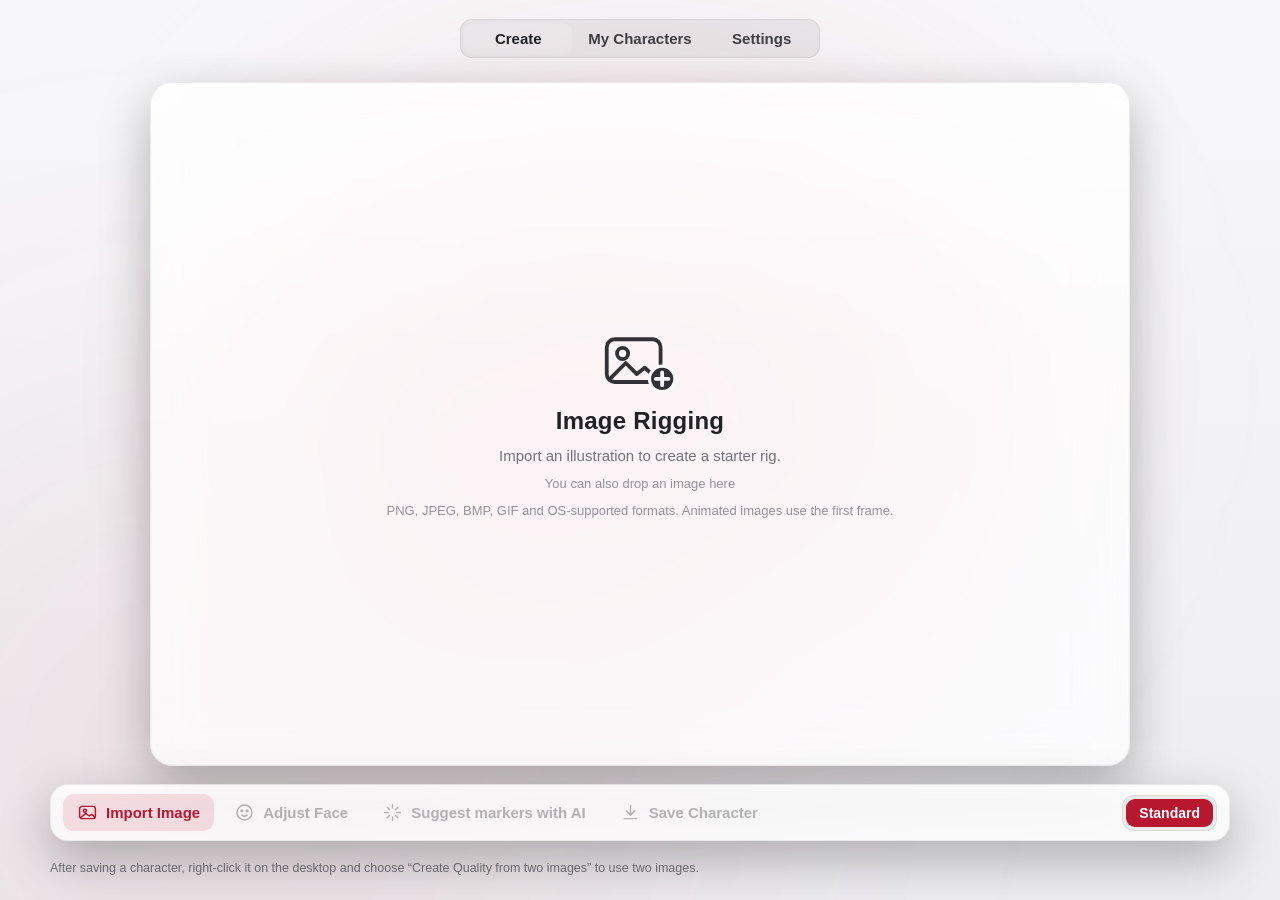
==== commit 6de34955: "Respect manual face alignment and use character terminology" ====
--- a/CastorDesktop/Sources/CastorPet/UI/index.html
+++ b/CastorDesktop/Sources/CastorPet/UI/index.html
@@ -13,7 +13,7 @@
 <header class="top">
   <nav class="segmented tabs" id="tabs" role="tablist">
     <button role="tab" data-view="create" class="on" data-t="tab.create">作成</button>
-    <button role="tab" data-view="library" data-t="My Pets">ペット一覧</button>
+    <button role="tab" data-view="library" data-t="My Characters">キャラクター一覧</button>
     <button role="tab" data-view="settings" data-t="Settings">設定</button>
   </nav>
 </header>
@@ -22,9 +22,10 @@
   <section class="canvas glass" id="canvas">
     <div class="empty" id="emptyState">
       <svg class="empty-icon" viewBox="0 0 48 40"><rect x="3" y="5" width="34" height="27" rx="5"/><circle cx="13" cy="14" r="3.5"/><path d="M5 30l10-10 7 7 5-4 8 7"/><circle cx="38" cy="30" r="8" class="plus-bg"/><path d="M38 26v8M34 30h8" class="plus"/></svg>
-      <h1 data-t="Image Rigging">画像からペットを作成</h1>
+      <h1 data-t="Image Rigging">画像からキャラクターを作成</h1>
       <p data-t="Import an illustration to create a starter rig.">イラストを読み込んで基本リグを作成してください。</p>
       <p class="hint" data-t="drop.hint">ここに画像をドラッグしても読み込めます</p>
+      <p class="hint" data-t="import.formats">PNG・JPEG・BMP・GIFなどに対応。アニメーション画像は最初のフレームを使います。</p>
     </div>
 
     <div class="review hidden" id="reviewState">
@@ -35,6 +36,7 @@
       <aside class="side">
         <div class="chip" id="estimatorChip"></div>
         <p class="side-title" data-t="Check the face markers before rigging.">リギングの前に顔マーカーを確認してください。</p>
+        <p class="marker-note" data-t="markers.manual">自動推定の警告は参考情報です。枠を画像内に置き、元絵に合わせて確認すれば作成できます。</p>
         <ul class="legend" id="legend"></ul>
         <ul class="warnings" id="warnings"></ul>
       </aside>
@@ -42,12 +44,12 @@
 
     <div class="library hidden" id="libraryState">
       <div class="library-head">
-        <h2 data-t="My Pets">ペット一覧</h2>
+        <h2 data-t="My Characters">キャラクター一覧</h2>
         <button class="tool accent" id="newPetButton"><span data-t="library.new">＋ 新しく作る</span></button>
       </div>
       <div class="pet-grid" id="petGrid"></div>
-      <p class="library-empty hidden" id="libraryEmpty" data-t="library.empty">まだペットがありません。画像を読み込んで作ってみましょう。</p>
-      <p class="hint" data-t="library.hint">選ぶとデスクトップのペットが入れ替わります。削除したペットはごみ箱に移ります。</p>
+      <p class="library-empty hidden" id="libraryEmpty" data-t="library.empty">まだキャラクターがありません。画像を読み込んで作ってみましょう。</p>
+      <p class="hint" data-t="library.hint">選ぶとデスクトップのキャラクターが入れ替わります。削除したキャラクターはごみ箱に移ります。</p>
     </div>
 
     <div class="settings hidden" id="settingsState">
@@ -92,24 +94,24 @@
       </button>
       <button class="tool" id="saveButton" disabled>
         <svg viewBox="0 0 24 24"><path d="M12 4v11M7 10l5 5 5-5"/><path d="M5 19h14"/></svg>
-        <span data-t="Save Pet">ペットを保存</span>
+        <span data-t="Save Character">キャラクターを保存</span>
       </button>
     </div>
     <div class="segmented small" id="kindSwitch">
       <button class="on" data-kind="standard">Standard</button>
     </div>
   </nav>
-  <p class="quality-hint" data-t="quality.hint">ペットを保存したあと、デスクトップのペットを右クリックして「2枚からQualityを作る」を選ぶと、2枚の画像から作成できます。</p>
+  <p class="quality-hint" data-t="quality.hint">キャラクターを保存したあと、デスクトップのキャラクターを右クリックして「2枚からQualityを作る」を選ぶと、2枚の画像から作成できます。</p>
 </main>
 
 <dialog class="modal" id="confirmDelete" aria-labelledby="deleteTitle" aria-describedby="deleteDate deleteText">
   <div class="modal-box glass">
-    <h3 id="deleteTitle" data-t="library.deleteTitle">このペットを削除しますか？</h3>
+    <h3 id="deleteTitle" data-t="library.deleteTitle">このキャラクターを削除しますか？</h3>
     <div class="delete-summary">
       <img id="deletePreview" class="hidden" alt="">
       <time id="deleteDate"></time>
     </div>
-    <p id="deleteText" data-t="library.deleteText">ペットのファイルをごみ箱に移します。ごみ箱から元に戻せます。</p>
+    <p id="deleteText" data-t="library.deleteText">キャラクターのファイルをごみ箱に移します。ごみ箱から元に戻せます。</p>
     <div class="modal-row">
       <button class="ghost" id="deleteNo" data-t="Cancel">キャンセル</button>
       <button class="ghost danger" id="deleteYes" data-t="library.delete">削除する</button>
@@ -118,7 +120,7 @@
 </dialog>
 <dialog class="modal" id="renameDialog" aria-labelledby="renameTitle">
   <div class="modal-box glass">
-    <h3 id="renameTitle" data-t="library.renameTitle">ペットの名前</h3>
+    <h3 id="renameTitle" data-t="library.renameTitle">キャラクターの名前</h3>
     <input class="text-input" id="renameInput" maxlength="40" autocomplete="off">
     <div class="modal-row">
       <button class="ghost" id="renameNo" data-t="Cancel">キャンセル</button>
--- a/CastorDesktop/Sources/CastorPet/UI/app.css
+++ b/CastorDesktop/Sources/CastorPet/UI/app.css
@@ -114,6 +114,7 @@
 .chip { align-self: flex-start; font-size: 12px; font-weight: 700; padding: 4px 10px; border-radius: 999px; background: var(--track); color: var(--sub); }
 .chip.model { background: color-mix(in srgb, var(--accent) 22%, transparent); color: var(--text); }
 .side-title { font-size: 14px; font-weight: 700; line-height: 1.5; }
+.marker-note { font-size: 12.5px; line-height: 1.5; color: var(--sub); }
 .legend { list-style: none; display: grid; gap: 7px; }
 .legend li { display: flex; align-items: center; gap: 8px; font-size: 13px; color: var(--sub); }
 .legend li i { width: 12px; height: 12px; border-radius: 4px; background: var(--c); }
@@ -140,6 +141,7 @@
 .tool:disabled { opacity: 0.32; cursor: default; }
 .tool.accent { color: var(--accent); background: color-mix(in srgb, var(--accent) 12%, transparent); }
 .tool.primary { color: #fff; background: var(--accent-strong); }
+.quality-hint { width: min(100%, 1180px); flex-shrink: 0; color: var(--sub); font-size: 12.5px; line-height: 1.5; }
 
 /* My Pets */
 .library { position: absolute; inset: 0; display: flex; flex-direction: column; gap: 14px; padding: 22px 24px; overflow: auto; }
@@ -169,16 +171,19 @@
 .pet-meta { display: flex; align-items: center; justify-content: space-between; gap: 6px; font-size: 12.5px; color: var(--sub); }
 .pet-badge { font-size: 11px; font-weight: 700; padding: 2px 8px; border-radius: 999px; background: var(--accent-strong); color: #fff; }
 .pet-delete { position: absolute; top: 14px; right: 14px; width: 28px; height: 28px; border-radius: 50%; border: 0; cursor: pointer;
-  display: none; place-items: center; background: rgba(0,0,0,.55); color: #fff; }
+  display: grid; place-items: center; background: rgba(0,0,0,.55); color: #fff; }
 .pet-delete svg { width: 15px; height: 15px; fill: none; stroke: currentColor; stroke-width: 1.8; stroke-linecap: round; }
-.pet-card:hover .pet-delete, .pet-delete:focus-visible { display: grid; }
+.pet-delete:focus-visible { outline: 3px solid var(--accent); outline-offset: 3px; }
 .pet-card.selected .pet-delete { display: none; }
 .library-empty { color: var(--sub); font-size: 14px; padding: 30px 0; text-align: center; }
 .library .hint { color: var(--sub); font-size: 12.5px; margin-top: auto; }
-.modal { position: fixed; inset: 0; z-index: 6; display: grid; place-items: center; background: rgba(0,0,0,.45); }
-.modal-box { width: min(420px, 90vw); border-radius: 16px; padding: 22px; display: grid; gap: 12px; }
+.modal { padding: 0; border: 0; max-width: calc(100vw - 32px); max-height: calc(100vh - 32px); border-radius: 16px; background: transparent; color: var(--text); }
+.modal::backdrop { background: rgba(0,0,0,.45); }
+.modal-box { width: min(420px, calc(100vw - 32px)); border-radius: 16px; padding: 22px; display: grid; gap: 12px; }
 .modal-box h3 { font-size: 17px; }
 .modal-box p { font-size: 13.5px; color: var(--sub); line-height: 1.6; }
+.delete-summary { display: flex; align-items: center; gap: 16px; font-size: 14px; }
+.delete-summary img { width: 76px; height: 96px; object-fit: contain; border-radius: 10px; background: var(--track); }
 .modal-row { display: flex; justify-content: flex-end; gap: 10px; }
 .ghost.danger { color: #fff; background: var(--accent-strong); border-color: transparent; }
 
